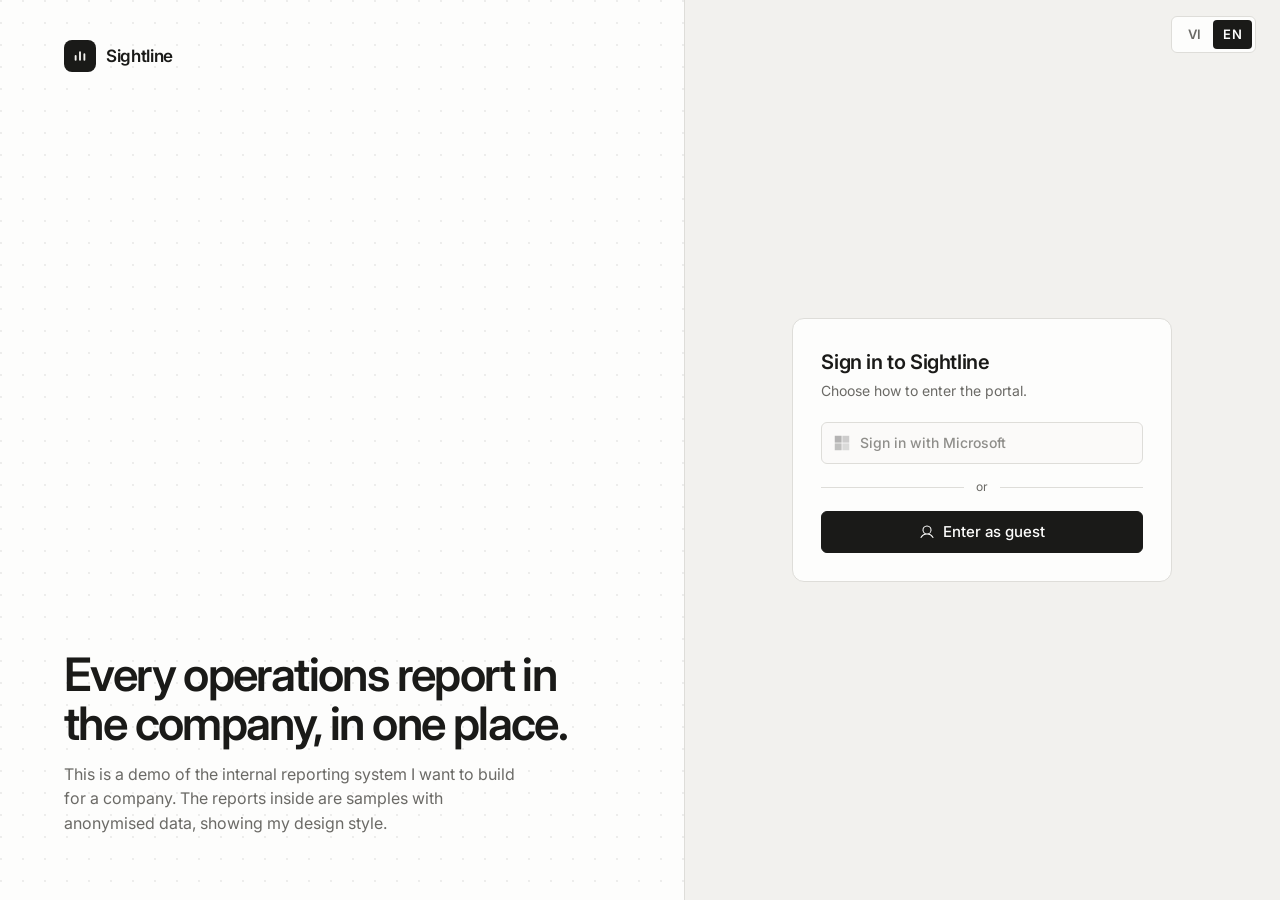
==== login.html @ f0977d53 "Turn the portfolio into Sightline, a demo internal reporting portal Add a guest login page, a compac" ====
<!DOCTYPE html>
<html lang="en">
<head>
  <meta charset="UTF-8">
  <meta name="viewport" content="width=device-width, initial-scale=1.0">
  <title>Sightline</title>
  <meta name="description" content="Sightline: a demo of an internal operations reporting portal">
  <link rel="icon" href="data:image/svg+xml,%3Csvg xmlns='http://www.w3.org/2000/svg' viewBox='0 0 32 32'%3E%3Crect width='32' height='32' rx='7' fill='%231a1a18'/%3E%3Cpath d='M9 22v-6m7 6V10m7 12v-9' stroke='%23f2f1ee' stroke-width='3' stroke-linecap='round'/%3E%3C/svg%3E">

  <link rel="preconnect" href="https://fonts.googleapis.com">
  <link rel="preconnect" href="https://fonts.gstatic.com" crossorigin>
  <link href="https://fonts.googleapis.com/css2?family=Inter:wght@400;500;600&display=swap" rel="stylesheet">

  <link rel="stylesheet" href="css/style.css">
</head>
<body data-page="login">

  <a class="skip" href="#signin">Skip to sign in</a>

  <!-- Nút ngôn ngữ chỉ có ở trang này; sau khi đăng nhập đổi ngôn ngữ trong menu người dùng -->
  <div class="login-lang">
    <div class="lang" role="group">
      <button type="button" data-lang="vi">VI</button>
      <button type="button" data-lang="en">EN</button>
    </div>
  </div>

  <main class="login">
    <!-- Bên trái: tên sản phẩm, tiêu đề và một đoạn giới thiệu -->
    <section class="login-intro">
      <div class="brand">
        <span class="brand-mark" aria-hidden="true">
          <svg viewBox="0 0 32 32"><path d="M9 22v-6m7 6V10m7 12v-9" fill="none" stroke="currentColor" stroke-width="3" stroke-linecap="round"/></svg>
        </span>
        <span class="brand-name">Sightline</span>
      </div>

      <div class="login-copy">
        <h1 class="login-title"></h1>
        <p class="login-text"></p>
      </div>
    </section>

    <!-- Bên phải: chọn cách vào -->
    <section class="login-card" id="signin">
      <h2 class="form-title"></h2>
      <p class="form-sub"></p>

      <!-- Tài khoản Microsoft: hiển thị nhưng khóa, chỉ có trong hệ thống thật -->
      <button type="button" class="sso" disabled aria-disabled="true">
        <svg class="ms-logo" viewBox="0 0 21 21" aria-hidden="true">
          <rect x="1" y="1" width="9" height="9" fill="#f25022"/><rect x="11" y="1" width="9" height="9" fill="#7fba00"/>
          <rect x="1" y="11" width="9" height="9" fill="#00a4ef"/><rect x="11" y="11" width="9" height="9" fill="#ffb900"/>
        </svg>
        <span class="sso-label"></span>
      </button>

      <div class="or"><span></span></div>

      <button type="button" class="btn btn-primary btn-wide guest-btn"></button>
    </section>
  </main>

  <script src="js/app.js"></script>
</body>
</html>
---- css/style.css ----
/* ============================================================
   Design tokens (xem design-tokens.md)
   Đổi ở đây là đổi toàn trang.
   ============================================================ */
:root {
  --bg:        #f2f1ee;   /* nền trang (canvas) */
  --surface:   #fdfdfc;   /* thanh trên, thẻ, nút */
  --surface-2: #fbfaf9;   /* vùng lõm: khung ảnh, cột trái */
  --ink:       #1a1a18;   /* chữ chính, nút chính */
  --muted:     #6b6a66;   /* chữ phụ */
  --line:      #deddd9;   /* mọi đường viền 1px */
  --line-strong: #c4c2bc; /* viền khi rê chuột */
  --accent:    #3b82f6;   /* màu nhấn duy nhất: focus, trang đang chọn */
  --pin:       #d49a00;   /* trạng thái đã ghim */
  --danger:    #b3261e;   /* lỗi nhập liệu */
  --danger-bg: #fdf3f2;

  --font: "Inter", system-ui, -apple-system, "Segoe UI", sans-serif;
  --radius: 10px;         /* thẻ, khung */
  --radius-sm: 6px;       /* nút, chip */
  --gutter: 24px;
  --topbar-h: 49px;       /* + 1px viền dưới = 50px */
  --chrome-h: calc(var(--topbar-h) + 1px);
  --pop-shadow: 0 8px 24px rgb(26 26 24 / .10);   /* bóng ấm, chỉ cho menu nổi */
}

/* ---------- Đặt lại mặc định ---------- */
*, *::before, *::after { box-sizing: border-box; }
html { -webkit-text-size-adjust: 100%; }
body {
  margin: 0;
  background: var(--bg);
  color: var(--ink);
  font-family: var(--font);
  font-size: 15px;
  line-height: 1.55;
  -webkit-font-smoothing: antialiased;
}
img { display: block; max-width: 100%; }
a { color: inherit; text-decoration: none; }
button { font: inherit; color: inherit; background: none; border: 0; cursor: pointer; }
button:disabled { cursor: default; }
:focus-visible { outline: 2px solid var(--accent); outline-offset: 2px; }
kbd {
  display: inline-block;
  min-width: 20px;
  padding: 1px 6px;
  border: 1px solid var(--line);
  border-bottom-width: 2px;
  border-radius: 4px;
  background: var(--surface);
  color: var(--muted);
  font: 500 12px/1.4 var(--font);
  text-align: center;
}

.skip {
  position: absolute;
  left: 8px;
  top: -48px;
  z-index: 30;
  padding: 8px 12px;
  background: var(--ink);
  color: var(--surface);
  border-radius: var(--radius-sm);
}
.skip:focus { top: 8px; }

/* Nút dùng chung: nút chính (nền đậm) và nút phụ (viền mảnh) */
.btn {
  display: inline-flex;
  align-items: center;
  justify-content: center;
  height: 34px;
  padding: 0 14px;
  border: 1px solid var(--line);
  border-radius: var(--radius-sm);
  background: var(--surface);
  font-size: 14px;
  font-weight: 500;
  white-space: nowrap;
  transition: border-color .15s, background .15s, transform .1s;
}
.btn:hover { border-color: var(--line-strong); background: var(--surface-2); }
.btn:active { transform: translateY(1px); }
.btn-primary { background: var(--ink); border-color: var(--ink); color: var(--surface); }
.btn-primary:hover { background: #000; border-color: #000; }
.btn:disabled { opacity: .7; transform: none; }

/* Nút ngôn ngữ: hai lựa chọn liền nhau, bên đang dùng được tô đậm */
.lang {
  display: flex;
  flex: 0 0 auto;
  height: 37px;
  padding: 3px;
  border: 1px solid var(--line);
  border-radius: var(--radius-sm);
  background: var(--surface);
}
.lang button {
  min-width: 38px;
  padding: 0 10px;
  border-radius: 4px;
  color: var(--muted);
  font-size: 13px;
  font-weight: 600;
  letter-spacing: .02em;
  transition: background .15s, color .15s;
}
.lang button:hover { color: var(--ink); }
.lang button[aria-pressed="true"] { background: var(--ink); color: var(--surface); }

/* ============================================================
   Thanh trên: [<] Tiêu đề ...... [Chuông][Người dùng][VI | EN]
   Dùng chung các trang trong cổng.
   ============================================================ */
.topbar {
  position: relative;
  z-index: 10;
  display: flex;
  align-items: center;
  gap: 8px;
  height: var(--chrome-h);
  padding: 0 15px 0 0;
  background: var(--surface);
  border-bottom: 1px solid var(--line);
}
.back {
  display: grid;
  place-items: center;
  flex: 0 0 auto;
  width: 28px;
  height: 28px;
  margin: 0 2px 0 16px;       /* cùng chỗ với biểu tượng Sightline ở trang chủ */
  border: 1px solid var(--line);
  border-radius: 7px;
  color: var(--ink);
  transition: background .15s, border-color .15s;
}
.back svg { width: 6px; height: 12px; }
.back:hover { background: var(--bg); border-color: var(--line-strong); }
.back[hidden] { display: none; }

.topbar-title {
  margin: 0 auto 0 0;
  min-width: 0;
  overflow: hidden;
  text-overflow: ellipsis;
  white-space: nowrap;
  font-size: 18px;
  font-weight: 500;
  line-height: 1.2;
  letter-spacing: -0.01em;
}
/* Trang xem: tên báo cáo mở danh sách chuyển nhanh */
.title-h { margin: 0; font-size: inherit; }
.title-btn {
  display: flex;
  align-items: center;
  gap: 6px;
  margin-left: -8px;
  padding: 4px 8px;
  border-radius: var(--radius-sm);
  transition: background .15s;
}
.title-btn:hover, .title-btn[aria-expanded="true"] { background: var(--bg); }
.title-btn .topbar-title { max-width: min(46vw, 520px); margin: 0; font-weight: 600; letter-spacing: -0.02em; }
.title-btn .caret { width: 14px; height: 14px; color: var(--muted); }
.switcher { min-width: 0; }
.switch-menu { left: 0; right: auto; width: 320px; padding: 6px; max-height: min(70dvh, 480px); overflow-y: auto; }
.sw-group { padding: 8px 10px 4px; color: var(--muted); font-size: 12px; font-weight: 500; }
.sw-item {
  display: flex;
  justify-content: space-between;
  gap: 12px;
  padding: 7px 10px;
  border-radius: var(--radius-sm);
  font-size: 14px;
  transition: background .15s;
}
.sw-item:hover { background: var(--bg); }
.sw-item[aria-current="true"] { background: var(--bg); font-weight: 600; box-shadow: inset 2px 0 0 var(--accent); }
.sw-item .n { color: var(--muted); font-weight: 400; }

/* Ô "Về báo cáo này" */
.info-menu { width: 360px; padding: 16px; }
.info-title { margin: 0 0 6px; font-size: 16px; font-weight: 600; letter-spacing: -0.01em; }
.info-summary { margin: 0 0 12px; color: #55544f; font-size: 14px; line-height: 1.6; text-wrap: pretty; }
.info-meta { margin: 0; border-top: 1px solid var(--line); }
.info-meta > div { display: flex; justify-content: space-between; padding: 7px 0; border-bottom: 1px solid var(--line); font-size: 13px; }
.info-meta dt { color: var(--muted); }
.info-meta dd { margin: 0; font-weight: 500; font-variant-numeric: tabular-nums; }
.info-h { margin: 14px 0 6px; font-size: 13px; font-weight: 600; color: var(--muted); }
.info-qs { margin: 0; padding-left: 18px; font-size: 14px; }
.info-qs li { margin-bottom: 4px; }

/* Trang chủ: biểu tượng + tên sản phẩm + mô tả ngắn */
.home-brand { display: flex; align-items: center; gap: 10px; margin-left: 16px; }
.home-brand .topbar-title { margin: 0; font-weight: 600; letter-spacing: -0.02em; }
.home-brand .brand-mark { width: 28px; height: 28px; border-radius: 7px; }
.home-brand .brand-mark svg { width: 18px; height: 18px; }
.topbar-tagline {
  margin: 0 auto 0 4px;
  padding-left: 14px;
  border-left: 1px solid var(--line);
  color: var(--muted);
  font-size: 14px;
  line-height: 1;
  white-space: nowrap;
}

/* Menu nổi (thông báo, người dùng) */
.pop { position: relative; flex: 0 0 auto; }
.pop-menu {
  position: absolute;
  right: 0;
  top: calc(100% + 8px);
  z-index: 20;
  padding: 14px;
  background: var(--surface);
  border: 1px solid var(--line);
  border-radius: var(--radius);
  box-shadow: var(--pop-shadow);
}
.pop-menu[hidden] { display: none; }

.icon-btn {
  position: relative;
  display: grid;
  place-items: center;
  width: 37px;
  height: 37px;
  border: 1px solid var(--line);
  border-radius: var(--radius-sm);
  background: var(--surface);
  transition: border-color .15s, background .15s;
}
.icon-btn:hover, .icon-btn[aria-expanded="true"] { border-color: var(--line-strong); background: var(--surface-2); }
.icon-btn svg { width: 16px; height: 16px; }
.badge {
  position: absolute;
  top: -6px;
  right: -6px;
  min-width: 17px;
  height: 17px;
  padding: 0 4px;
  border: 2px solid var(--surface);
  border-radius: 9px;
  box-sizing: content-box;
  background: var(--ink);
  color: var(--surface);
  font-size: 10px;
  font-weight: 600;
  line-height: 17px;
  text-align: center;
  font-variant-numeric: tabular-nums;
}
.badge[hidden] { display: none; }

.notif-menu { width: 330px; padding: 0; }
.notif-head { display: flex; align-items: center; justify-content: space-between; padding: 12px 14px; border-bottom: 1px solid var(--line); font-size: 14px; }
.notif-read { color: var(--muted); font-size: 13px; text-decoration: underline; text-underline-offset: 3px; }
.notif-read:hover:not(:disabled) { color: var(--ink); }
.notif-read:disabled { text-decoration: none; opacity: .6; }
.notif-list { margin: 0; padding: 4px; list-style: none; }
.notif-list a { display: block; padding: 8px 10px; border-radius: var(--radius-sm); font-size: 13px; line-height: 1.4; transition: background .15s; }
.notif-list a:hover { background: var(--bg); }
.notif-when { display: block; color: var(--muted); font-size: 12px; font-variant-numeric: tabular-nums; }
.notif-text b { font-weight: 600; }

/* Người dùng mẫu đã đăng nhập */
.user-btn {
  display: flex;
  align-items: center;
  gap: 10px;
  height: 37px;
  padding: 0 12px 0 4px;
  border: 1px solid var(--line);
  border-radius: var(--radius-sm);
  background: var(--surface);
  text-align: left;
  transition: background .15s, border-color .15s;
}
.user-btn:hover, .user-btn[aria-expanded="true"] { border-color: var(--line-strong); background: var(--surface-2); }
.avatar {
  display: grid;
  place-items: center;
  flex: 0 0 auto;
  width: 27px;
  height: 27px;
  border-radius: 5px;
  background: var(--ink);
  color: var(--surface);
  font-size: 12px;
  font-weight: 600;
}
.user-text { display: flex; flex-direction: column; width: 104px; line-height: 1.2; }
.user-name, .user-role { overflow: hidden; text-overflow: ellipsis; white-space: nowrap; }
.user-name { font-size: 13px; font-weight: 500; }
.user-role { color: var(--muted); font-size: 12px; }

.user-menu { width: 264px; }
.menu-id { display: flex; align-items: center; gap: 10px; }
.menu-id .avatar { width: 36px; height: 36px; font-size: 13px; }
.menu-id b { display: block; font-size: 14px; font-weight: 600; line-height: 1.3; }
.menu-id span:not(.avatar) { color: var(--muted); font-size: 13px; }
.menu-row { display: flex; align-items: center; justify-content: space-between; gap: 12px; margin-top: 12px; }
.menu-lbl { display: flex; align-items: center; gap: 8px; color: var(--muted); font-size: 13px; }
.menu-row .lang { height: 30px; padding: 2px; }
.menu-row .lang button { min-width: 34px; padding: 0 8px; font-size: 12px; }
.menu-sep { height: 1px; margin: 10px -14px; background: var(--line); }
.menu-item {
  display: flex;
  align-items: center;
  gap: 10px;
  width: calc(100% + 16px);
  height: 34px;
  margin: 0 -8px;
  padding: 0 8px;
  border-radius: var(--radius-sm);
  font-size: 14px;
  text-align: left;
  transition: background .15s;
}
.menu-item:hover { background: var(--bg); }
.menu-item .ico { color: var(--muted); }
.ico { width: 16px; height: 16px; flex: 0 0 auto; }

/* ============================================================
   Trang đăng nhập: vừa một màn hình, không cuộn
   ============================================================ */
body[data-page="login"] { height: 100dvh; overflow: hidden; }
.login-lang { position: absolute; top: 16px; right: 24px; z-index: 5; }
.login { display: grid; grid-template-columns: minmax(0, 1.15fr) minmax(0, 1fr); height: 100dvh; }

.login-intro {
  display: flex;
  flex-direction: column;
  justify-content: space-between;
  gap: 24px;
  min-height: 0;
  padding: 40px 64px 64px;
  background:
    radial-gradient(circle at 1px 1px, rgb(26 26 24 / .07) 1px, transparent 0) 0 0 / 22px 22px,
    var(--surface);
  border-right: 1px solid var(--line);
}
.login-intro > * { max-width: 560px; }
.brand { display: flex; align-items: center; gap: 10px; font-weight: 600; font-size: 17px; letter-spacing: -0.02em; }
.brand-mark { display: grid; place-items: center; width: 32px; height: 32px; border-radius: 8px; background: var(--ink); color: var(--bg); }
.brand-mark svg { width: 20px; height: 20px; }
.login-title { margin: 0 0 14px; font-size: clamp(32px, 3.6vw, 48px); font-weight: 600; letter-spacing: -0.035em; line-height: 1.06; text-wrap: balance; }
.login-text { margin: 0; max-width: 46ch; color: var(--muted); font-size: 16px; text-wrap: pretty; }

.login-card {
  align-self: center;
  justify-self: center;
  width: min(380px, calc(100% - 48px));
  padding: 28px;
  background: var(--surface);
  border: 1px solid var(--line);
  border-radius: 12px;
}
.form-title { margin: 0; font-size: 20px; font-weight: 600; letter-spacing: -0.02em; }
.form-sub { margin: 2px 0 20px; color: var(--muted); font-size: 14px; }

/* Nút Microsoft: nhìn rõ nhưng mờ đi, vì chỉ có trong hệ thống thật */
.sso {
  display: flex;
  align-items: center;
  gap: 10px;
  width: 100%;
  height: 42px;
  padding: 0 12px;
  border: 1px solid var(--line);
  border-radius: var(--radius-sm);
  background: var(--surface-2);
  color: var(--muted);
  font-size: 14px;
  font-weight: 500;
  text-align: left;
  cursor: not-allowed;
}
.sso .ms-logo { width: 16px; height: 16px; flex: 0 0 auto; filter: grayscale(1); opacity: .5; }
.sso-label { flex: 1; min-width: 0; overflow: hidden; text-overflow: ellipsis; white-space: nowrap; opacity: .75; }

.or { display: flex; align-items: center; gap: 12px; margin: 14px 0; color: var(--muted); font-size: 12px; }
.or::before, .or::after { content: ""; flex: 1; height: 1px; background: var(--line); }
.btn-wide { width: 100%; height: 42px; gap: 8px; font-size: 15px; }

/* ============================================================
   Trang chủ: cột trái + vùng nội dung
   ============================================================ */
.portal {
  display: grid;
  grid-template-columns: 240px 1fr;
  min-height: calc(100dvh - var(--chrome-h));
}

/* Cột trái: tìm kiếm + bộ lọc */
.side {
  position: sticky;
  top: 0;
  align-self: start;
  height: calc(100dvh - var(--chrome-h));
  display: flex;
  flex-direction: column;
  gap: 12px;
  padding: 16px;
  background: var(--surface-2);
  border-right: 1px solid var(--line);
}
.search {
  display: flex;
  align-items: center;
  gap: 8px;
  height: 34px;
  padding: 0 8px 0 10px;
  background: var(--surface);
  border: 1px solid var(--line);
  border-radius: var(--radius-sm);
  color: var(--muted);
}
.search:focus-within { border-color: var(--accent); }
.search:focus-within kbd { display: none; }
.search svg { width: 14px; height: 14px; flex: 0 0 auto; }
.search input {
  width: 100%;
  min-width: 0;
  border: 0;
  outline: 0;
  background: none;
  color: var(--ink);
  font: inherit;
  font-size: 14px;
}
.search input::-webkit-search-cancel-button { display: none; }
.nav-list { display: flex; flex-direction: column; gap: 2px; min-height: 0; overflow-y: auto; }
.nav-item {
  display: flex;
  align-items: center;
  gap: 10px;
  height: 34px;
  padding: 0 10px;
  border-radius: var(--radius-sm);
  font-size: 14px;
  text-align: left;
  color: var(--muted);
  transition: background .15s, color .15s;
}
.nav-item:hover { background: var(--bg); color: var(--ink); }
.nav-item .nav-name { flex: 1; min-width: 0; }
.nav-item[aria-current="true"] {
  background: var(--surface);
  box-shadow: inset 0 0 0 1px var(--line);
  color: var(--ink);
  font-weight: 500;
}
.nav-item[aria-current="true"] .ico { color: var(--accent); }
.n { font-size: 12px; font-variant-numeric: tabular-nums; }
.nav-label { margin: 14px 10px 4px; font-size: 12px; font-weight: 500; color: var(--muted); }
.nav-label:first-child { margin-top: 2px; }

/* Báo cáo của từng phòng ban, mở thẳng từ cột trái */
.nav-reports { margin: 0 0 6px 17px; padding-left: 12px; border-left: 1px solid var(--line); }
.nav-reports a {
  display: block;
  padding: 4px 8px;
  border-radius: var(--radius-sm);
  overflow: hidden;
  text-overflow: ellipsis;
  white-space: nowrap;
  color: var(--muted);
  font-size: 13px;
  transition: background .15s, color .15s;
}
.nav-reports a:hover { background: var(--bg); color: var(--ink); }
.request-btn { margin-top: auto; width: 100%; gap: 8px; }

.content { padding: 20px; min-width: 0; }

/* Tiếp tục xem: một hàng gọn */
.panel {
  margin-bottom: 20px;
  padding: 10px 12px;
  background: var(--surface);
  border: 1px solid var(--line);
  border-radius: var(--radius);
}
.resume {
  display: flex;
  align-items: center;
  gap: 12px;
  padding: 4px;
  margin: -4px;
  border-radius: var(--radius-sm);
  transition: background .15s;
}
.resume:hover { background: var(--surface-2); }
.resume img {
  flex: 0 0 auto;
  width: 84px;
  aspect-ratio: 16 / 10;
  object-fit: cover;
  object-position: left top;
  border: 1px solid var(--line);
  border-radius: var(--radius-sm);
}
.resume-text { display: flex; flex-direction: column; min-width: 0; line-height: 1.35; }
.resume-label { color: var(--muted); font-size: 12px; }
.resume-text b { font-size: 15px; font-weight: 600; letter-spacing: -0.01em; }
.resume-text > span:last-child { color: var(--muted); font-size: 13px; }
.resume .btn { margin-left: auto; }

/* Thanh công cụ: số lượng + sắp xếp */
.toolbar {
  display: flex;
  align-items: center;
  justify-content: space-between;
  gap: 12px;
  margin-bottom: 12px;
  min-height: 30px;
}
.count { color: var(--muted); font-size: 13px; font-variant-numeric: tabular-nums; }
.sort { display: flex; align-items: center; gap: 8px; color: var(--muted); font-size: 13px; }
.sort select {
  height: 30px;
  padding: 0 8px;
  border: 1px solid var(--line);
  border-radius: var(--radius-sm);
  background: var(--surface);
  color: var(--ink);
  font: inherit;
  font-size: 13px;
}

/* Lưới thẻ: mô tả hiện đầy đủ, không bị cắt */
.grid {
  display: grid;
  grid-template-columns: repeat(auto-fill, minmax(250px, 1fr));
  gap: 16px;
}
.card {
  position: relative;
  display: flex;
  background: var(--surface);
  border: 1px solid var(--line);
  border-radius: var(--radius);
  overflow: hidden;
  transition: border-color .15s;
}
.card:hover { border-color: var(--line-strong); }
.card-link { display: flex; flex-direction: column; flex: 1; min-width: 0; }
.card-frame {
  aspect-ratio: 16 / 10;
  overflow: hidden;
  border-bottom: 1px solid var(--line);
  background: var(--surface-2);
}
.card-frame img { width: 100%; height: 100%; object-fit: cover; object-position: left top; }
.card-body { flex: 1; display: flex; flex-direction: column; padding: 12px 14px 14px; }
.card-meta {
  display: flex;
  justify-content: space-between;
  gap: 8px;
  margin-bottom: 4px;
  font-size: 12px;
  font-weight: 500;
  color: var(--muted);
  font-variant-numeric: tabular-nums;
}
.card h2 { margin: 0 0 6px; font-size: 16px; font-weight: 600; letter-spacing: -0.01em; line-height: 1.3; }
.card p { margin: 0; color: #55544f; font-size: 14px; line-height: 1.55; text-wrap: pretty; }
/* Ngôi sao ghim, nổi lên góc phải khung ảnh */
.pin {
  position: absolute;
  top: 8px;
  right: 8px;
  display: grid;
  place-items: center;
  width: 28px;
  height: 28px;
  border: 1px solid var(--line);
  border-radius: var(--radius-sm);
  background: var(--surface);
  color: var(--muted);
  transition: color .15s, border-color .15s, transform .1s;
}
.pin svg { width: 16px; height: 16px; }
.pin:hover { color: var(--ink); border-color: var(--line-strong); }
.pin:active { transform: scale(.95); }
.pin[aria-pressed="true"] { color: var(--pin); }

.empty { margin: 48px 0; text-align: center; color: var(--muted); }
.empty[hidden] { display: none; }

/* ============================================================
   Hộp thoại (về bản demo, yêu cầu báo cáo) và form
   ============================================================ */
dialog.dlg {
  width: min(560px, calc(100vw - 32px));
  max-height: min(680px, calc(100dvh - 48px));
  padding: 20px 24px 24px;
  border: 1px solid var(--line);
  border-radius: var(--radius);
  background: var(--surface);
  color: var(--ink);
  overflow-y: auto;
  box-shadow: var(--pop-shadow);
}
dialog.dlg::backdrop { background: rgb(26 26 24 / .4); }
.dlg-head { display: flex; justify-content: space-between; align-items: center; margin-bottom: 8px; }
.dlg-head h2 { margin: 0; font-size: 18px; font-weight: 600; letter-spacing: -0.01em; }
.dlg-x { width: 28px; height: 28px; border-radius: var(--radius-sm); font-size: 20px; line-height: 1; color: var(--muted); }
.dlg-x:hover { background: var(--bg); color: var(--ink); }
.dlg-intro { margin: 0 0 4px; color: var(--muted); text-wrap: pretty; }
dialog.dlg h3 { margin: 20px 0 8px; font-size: 13px; font-weight: 600; color: var(--muted); }
dialog.dlg ul { margin: 0; padding-left: 18px; }
dialog.dlg li { margin-bottom: 4px; }
.keys { display: grid; grid-template-columns: 110px 1fr; gap: 8px 12px; margin: 0; align-items: center; }
.keys dt { white-space: nowrap; }
.keys dd, .glossary dd { margin: 0; }
.glossary { margin: 0; }
.glossary dt { margin-top: 12px; font-weight: 500; }
.glossary dt:first-child { margin-top: 0; }
.glossary dd { color: var(--muted); font-size: 14px; }

.field { display: block; margin-top: 14px; font-size: 13px; font-weight: 500; }
.field input, .field select, .field textarea {
  display: block;
  width: 100%;
  margin-top: 6px;
  padding: 8px 10px;
  border: 1px solid var(--line);
  border-radius: var(--radius-sm);
  background: var(--surface);
  color: var(--ink);
  font: inherit;
  font-size: 14px;
  font-weight: 400;
}
.field textarea { resize: vertical; }
.field input:focus, .field select:focus, .field textarea:focus { outline: 0; border-color: var(--accent); }
.field input[aria-invalid="true"] { border-color: var(--danger); }
.field-err { display: block; margin-top: 4px; color: var(--danger); font-size: 12px; font-weight: 400; }
.field-err[hidden] { display: none; }
.dlg-actions { display: flex; justify-content: flex-end; gap: 8px; margin-top: 20px; }

/* ============================================================
   Trang xem báo cáo: không cuộn. Ảnh chiếm hết chỗ, thanh trang ở dưới cùng
   ============================================================ */
body[data-page="viewer"] {
  height: 100dvh;
  overflow: hidden;
  display: flex;
  flex-direction: column;
}
.viewer {
  flex: 1;
  min-height: 0;
  display: flex;
  flex-direction: column;
  gap: 10px;
  padding: 12px var(--gutter) 14px;
  --thumb-w: 112px;
  --thumb-h: calc(var(--thumb-w) * 10 / 16);   /* tỷ lệ 16:10 */
}

.stage {
  position: relative;
  flex: 1;
  min-height: 0;
  border: 1px solid var(--line);
  border-radius: var(--radius);
  background: var(--surface);
  overflow: hidden;
}
.stage img {
  position: absolute;
  inset: 0;
  width: 100%;
  height: 100%;
  object-fit: contain;     /* hiện trọn trang, giữ nguyên tỷ lệ gốc */
  transform-origin: center;
  user-select: none;
}
.stage.is-zoomed { cursor: grab; }
.stage.is-dragging { cursor: grabbing; }
.stage.is-zoomed .nav { display: none; }   /* khi phóng thì kéo để dịch, không lật trang bằng mép */
.nav {
  position: absolute;
  top: 0; bottom: 0;
  width: 14%;
  display: flex;
  align-items: center;
  color: transparent;
}
.nav.prev { left: 0;  justify-content: flex-start; }
.nav.next { right: 0; justify-content: flex-end; }
.nav span {
  margin: 0 16px;
  width: 36px; height: 36px;
  border-radius: 50%;
  background: var(--surface);
  border: 1px solid var(--line);
  color: var(--ink);
  display: grid; place-items: center;
  font-size: 18px;
  opacity: 0;
  transition: opacity .2s;
}
.stage:hover .nav:not([disabled]) span,
.nav:focus-visible span { opacity: 1; }
.nav[disabled] { cursor: default; }

/* Nút ở góc ảnh: chia sẻ, tải về, toàn màn hình */
.stage-tools { position: absolute; top: 10px; right: 10px; z-index: 2; display: flex; gap: 6px; }
.tool {
  display: grid;
  place-items: center;
  width: 34px;
  height: 34px;
  border: 1px solid var(--line);
  border-radius: var(--radius-sm);
  background: var(--surface);
  color: var(--muted);
  transition: color .15s, border-color .15s, background .15s, transform .1s;
}
.tool svg { width: 16px; height: 16px; }
.tool:hover { color: var(--ink); border-color: var(--line-strong); background: var(--surface-2); }
.tool:active { transform: scale(.95); }
.tool:disabled { opacity: .45; cursor: default; transform: none; }

/* Phóng to: nằm góc dưới phải của ảnh */
.zoom { position: absolute; right: 10px; bottom: 10px; z-index: 2; display: flex; align-items: center; gap: 4px; }
.zoom-val {
  min-width: 52px;
  height: 34px;
  padding: 0 8px;
  border: 1px solid var(--line);
  border-radius: var(--radius-sm);
  background: var(--surface);
  color: var(--muted);
  font-size: 13px;
  font-weight: 500;
  font-variant-numeric: tabular-nums;
  transition: color .15s, border-color .15s;
}
.zoom-val:hover { color: var(--ink); border-color: var(--line-strong); }

/* Thanh trang có nền riêng: ảnh nhỏ cuộn ngang bên trái, bộ đếm bên phải, cùng một hàng */
.pager {
  display: flex;
  align-items: flex-start;
  gap: 12px;
  flex: 0 0 auto;
  padding: 8px 8px 0 8px;
  background: var(--surface);
  border: 1px solid var(--line);
  border-radius: var(--radius);
}
.strip {
  display: flex;
  gap: 8px;
  flex: 1 1 auto;
  min-width: 0;
  overflow-x: auto;
  overflow-y: hidden;
  padding-bottom: 10px;
  scrollbar-width: thin;
  scrollbar-color: var(--line-strong) transparent;
}
.strip button {
  position: relative;
  flex: 0 0 auto;
  width: var(--thumb-w);
  height: var(--thumb-h);
  padding: 0;
  border: 2px solid var(--line);
  border-radius: 6px;
  overflow: hidden;
  background: var(--surface-2);
  opacity: .65;
  transition: opacity .15s, border-color .15s;
}
.strip button:hover { opacity: 1; }
.strip button[aria-current="true"] { border-color: var(--accent); opacity: 1; }
.strip img { width: 100%; height: 100%; object-fit: cover; object-position: left top; }
.thumb-n {
  position: absolute;
  left: 3px;
  bottom: 3px;
  min-width: 18px;
  padding: 0 4px;
  border-radius: 3px;
  background: var(--ink);
  color: var(--surface);
  font-size: 11px;
  font-weight: 600;
  line-height: 17px;
  text-align: center;
  font-variant-numeric: tabular-nums;
}
.counter {
  flex: 0 0 auto;
  width: 88px;
  height: var(--thumb-h);
  padding-left: 12px;
  display: flex;
  flex-direction: column;
  align-items: center;
  justify-content: center;
  border-left: 1px solid var(--line);
}
.counter-label { color: var(--muted); font-size: 12px; line-height: 1.3; }
.counter-num { font-size: 18px; font-weight: 600; letter-spacing: -0.02em; line-height: 1.3; font-variant-numeric: tabular-nums; white-space: nowrap; }

.toast {
  position: fixed;
  left: 50%;
  bottom: 28px;
  z-index: 40;
  transform: translateX(-50%);
  padding: 8px 14px;
  border-radius: var(--radius-sm);
  background: var(--ink);
  color: var(--surface);
  font-size: 13px;
  font-weight: 500;
}
.toast[hidden] { display: none; }

/* ============================================================
   Điện thoại
   ============================================================ */
@media (max-width: 900px) {
  .user-text { display: none; }
  .user-btn { padding-right: 4px; }
  .topbar-tagline { display: none; }
  .login { grid-template-columns: 1fr; grid-template-rows: auto 1fr; }
  .login-intro { padding: 64px 24px 24px; border-right: 0; border-bottom: 1px solid var(--line); gap: 16px; }
  .login-card { padding: 24px; }
  .switch-menu, .info-menu { position: fixed; left: 12px; right: 12px; top: calc(var(--chrome-h) + 6px); width: auto; }
}
@media (max-width: 720px) {
  :root { --gutter: 16px; }
  .portal { grid-template-columns: 1fr; }
  .side { position: static; height: auto; border-right: 0; border-bottom: 1px solid var(--line); }
  .nav-list { flex-direction: row; flex-wrap: wrap; gap: 6px; overflow: visible; }
  .nav-item { border: 1px solid var(--line); background: var(--surface); }
  .nav-item .nav-name { flex: none; }
  .nav-label, .nav-reports, .search kbd, .sort-label { display: none; }
  .request-btn { margin-top: 0; }
  .content { padding: 16px; }
  .resume .btn { display: none; }
  .grid { grid-template-columns: 1fr; }
  .nav span { opacity: 1; width: 32px; height: 32px; margin: 0 8px; }
  .topbar { gap: 6px; }
  .home-brand { margin-left: 16px; }
  .notif-menu { position: fixed; left: 12px; right: 12px; top: calc(var(--chrome-h) + 6px); width: auto; }
  .keys { grid-template-columns: 90px 1fr; }
  .viewer { --thumb-w: 92px; padding: 10px var(--gutter) 12px; }
  .counter { width: 68px; padding-left: 8px; }
  .stage-tools { top: 8px; right: 8px; gap: 4px; }
  .zoom { right: 8px; bottom: 8px; }
  .tool { width: 32px; height: 32px; }
  .login-title { font-size: 26px; }
  .login-text { font-size: 14px; }
}

@media (prefers-reduced-motion: reduce) {
  * { transition: none !important; }
}
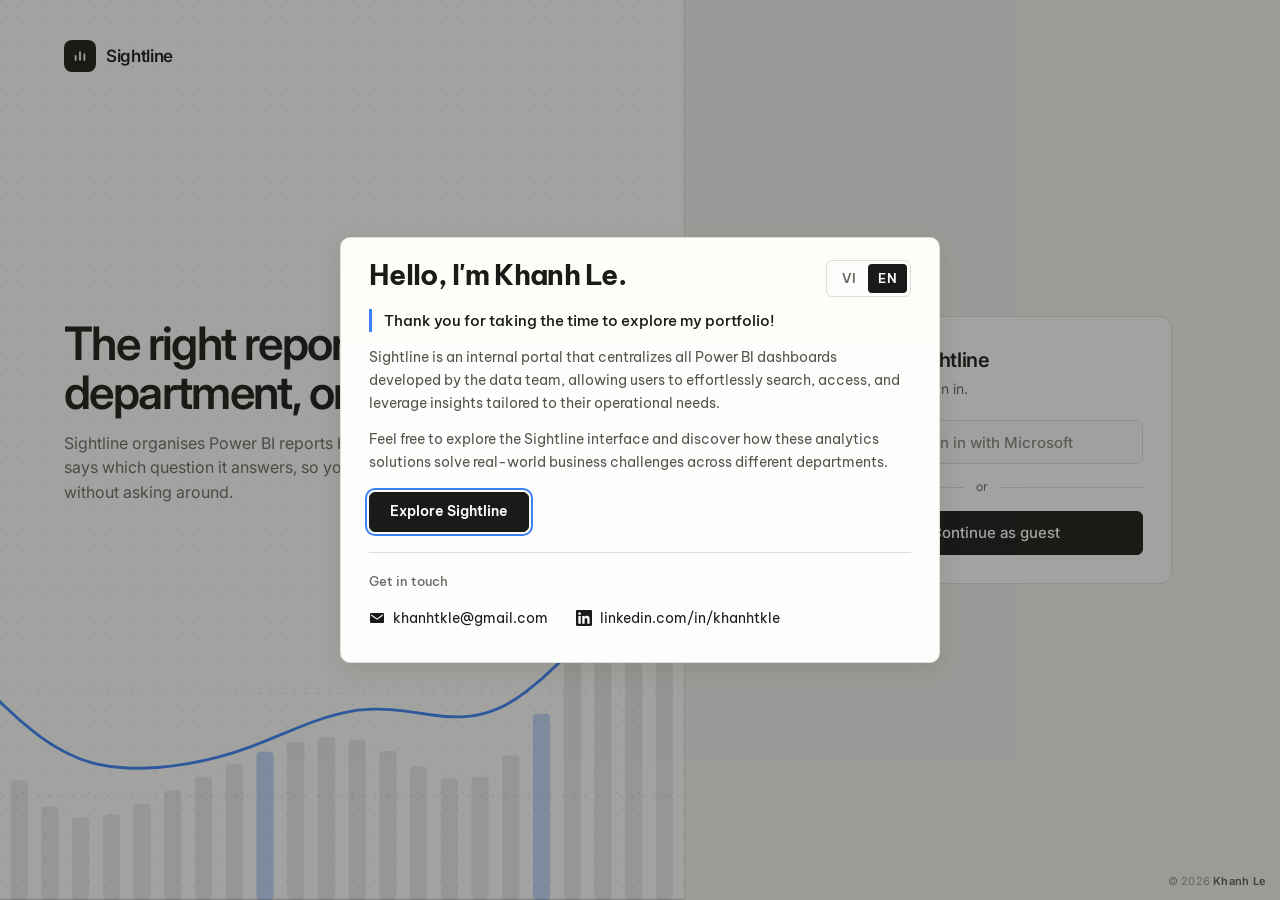
==== commit e739f8e2: "Add welcome flow, guest name, contact info and viewer polish - Login: locked welcome dialog (shown o" ====
--- a/login.html
+++ b/login.html
@@ -3,13 +3,21 @@
 <head>
   <meta charset="UTF-8">
   <meta name="viewport" content="width=device-width, initial-scale=1.0">
+  <meta property="og:title" content="Sightline">
+  <meta property="og:description" content="Sightline: an internal operations reporting portal">
+  <meta property="og:type" content="website">
+  <meta name="theme-color" content="#f2f1ee">
+  <meta name="color-scheme" content="light">
   <title>Sightline</title>
-  <meta name="description" content="Sightline: a demo of an internal operations reporting portal">
+  <meta name="robots" content="noindex, nofollow">
+  <meta name="author" content="Khanh Le">
+  <meta name="copyright" content="© 2026 Khanh Le">
+  <meta name="description" content="Sightline: an internal operations reporting portal">
   <link rel="icon" href="data:image/svg+xml,%3Csvg xmlns='http://www.w3.org/2000/svg' viewBox='0 0 32 32'%3E%3Crect width='32' height='32' rx='7' fill='%231a1a18'/%3E%3Cpath d='M9 22v-6m7 6V10m7 12v-9' stroke='%23f2f1ee' stroke-width='3' stroke-linecap='round'/%3E%3C/svg%3E">
 
   <link rel="preconnect" href="https://fonts.googleapis.com">
   <link rel="preconnect" href="https://fonts.gstatic.com" crossorigin>
-  <link href="https://fonts.googleapis.com/css2?family=Inter:wght@400;500;600&display=swap" rel="stylesheet">
+  <link href="https://fonts.googleapis.com/css2?family=Inter:wght@400;500;600&family=Be+Vietnam+Pro:wght@500;600;700&display=swap" rel="stylesheet">
 
   <link rel="stylesheet" href="css/style.css">
 </head>
@@ -17,28 +25,22 @@
 
   <a class="skip" href="#signin">Skip to sign in</a>
 
-  <!-- Nút ngôn ngữ chỉ có ở trang này; sau khi đăng nhập đổi ngôn ngữ trong menu người dùng -->
-  <div class="login-lang">
-    <div class="lang" role="group">
-      <button type="button" data-lang="vi">VI</button>
-      <button type="button" data-lang="en">EN</button>
-    </div>
-  </div>
-
   <main class="login">
-    <!-- Bên trái: tên sản phẩm, tiêu đề và một đoạn giới thiệu -->
+    <!-- Bên trái: tên sản phẩm, tiêu đề, đoạn giới thiệu; phía dưới là hình động trừu tượng -->
     <section class="login-intro">
       <div class="brand">
         <span class="brand-mark" aria-hidden="true">
           <svg viewBox="0 0 32 32"><path d="M9 22v-6m7 6V10m7 12v-9" fill="none" stroke="currentColor" stroke-width="3" stroke-linecap="round"/></svg>
         </span>
-        <span class="brand-name">Sightline</span>
+        <span class="brand-name" translate="no">Sightline</span>
       </div>
 
       <div class="login-copy">
         <h1 class="login-title"></h1>
         <p class="login-text"></p>
       </div>
+
+      <div class="login-art" aria-hidden="true"></div>
     </section>
 
     <!-- Bên phải: chọn cách vào -->
@@ -47,7 +49,7 @@
       <p class="form-sub"></p>
 
       <!-- Tài khoản Microsoft: hiển thị nhưng khóa, chỉ có trong hệ thống thật -->
-      <button type="button" class="sso" disabled aria-disabled="true">
+      <button type="button" class="auth-btn sso" disabled aria-disabled="true">
         <svg class="ms-logo" viewBox="0 0 21 21" aria-hidden="true">
           <rect x="1" y="1" width="9" height="9" fill="#f25022"/><rect x="11" y="1" width="9" height="9" fill="#7fba00"/>
           <rect x="1" y="11" width="9" height="9" fill="#00a4ef"/><rect x="11" y="11" width="9" height="9" fill="#ffb900"/>
@@ -57,10 +59,16 @@
 
       <div class="or"><span></span></div>
 
-      <button type="button" class="btn btn-primary btn-wide guest-btn"></button>
+      <button type="button" class="auth-btn guest-btn"></button>
+
+
     </section>
   </main>
 
+  <script src="js/config.js"></script>
+  <script src="js/tracker.js"></script>
+  <script src="js/guard.js"></script>
   <script src="js/app.js"></script>
+  <div class="watermark" aria-hidden="true">© 2026 <b>Khanh Le</b></div>
 </body>
 </html>
--- a/css/style.css
+++ b/css/style.css
@@ -10,8 +10,8 @@
   --muted:     #6b6a66;   /* chữ phụ */
   --line:      #deddd9;   /* mọi đường viền 1px */
   --line-strong: #c4c2bc; /* viền khi rê chuột */
-  --accent:    #3b82f6;   /* màu nhấn duy nhất: focus, trang đang chọn */
-  --pin:       #d49a00;   /* trạng thái đã ghim */
+  --accent:    #3b82f6;   /* màu nhấn duy nhất: focus, trang đang chọn, trang đã lưu */
+  --star:      #c98a00;   /* ngôi sao đã đánh dấu */
   --danger:    #b3261e;   /* lỗi nhập liệu */
   --danger-bg: #fdf3f2;
 
@@ -21,6 +21,7 @@
   --gutter: 24px;
   --topbar-h: 49px;       /* + 1px viền dưới = 50px */
   --chrome-h: calc(var(--topbar-h) + 1px);
+  --ctl: 37px;            /* cỡ chung của nút trên thanh trên: chuông, avatar, tìm nhanh, công cụ */
   --pop-shadow: 0 8px 24px rgb(26 26 24 / .10);   /* bóng ấm, chỉ cho menu nổi */
 }
 
@@ -53,6 +54,7 @@
   font: 500 12px/1.4 var(--font);
   text-align: center;
 }
+.ico { width: 16px; height: 16px; flex: 0 0 auto; }
 
 .skip {
   position: absolute;
@@ -91,7 +93,7 @@
 .lang {
   display: flex;
   flex: 0 0 auto;
-  height: 37px;
+  height: var(--ctl);
   padding: 3px;
   border: 1px solid var(--line);
   border-radius: var(--radius-sm);
@@ -111,8 +113,8 @@
 .lang button[aria-pressed="true"] { background: var(--ink); color: var(--surface); }
 
 /* ============================================================
-   Thanh trên: [<] Tiêu đề ...... [Chuông][Người dùng][VI | EN]
-   Dùng chung các trang trong cổng.
+   Thanh trên dùng chung. Trang chủ: [Sightline | mô tả] ...... [tìm nhanh][chuông][avatar]
+   Trang xem: chia ba vùng, xem phần "Trang xem báo cáo".
    ============================================================ */
 .topbar {
   position: relative;
@@ -125,80 +127,43 @@
   background: var(--surface);
   border-bottom: 1px solid var(--line);
 }
+.brand { display: flex; align-items: center; gap: 10px; font-weight: 600; font-size: 17px; letter-spacing: -0.02em; }
+.brand-mark { display: grid; place-items: center; width: 32px; height: 32px; border-radius: 8px; background: var(--ink); color: var(--bg); }
+.brand-mark svg { width: 20px; height: 20px; }
+.home-brand { margin-left: 16px; }
+.home-brand .topbar-title { margin: 0; font-weight: 600; letter-spacing: -0.02em; }
+.home-brand .brand-mark { width: 28px; height: 28px; border-radius: 7px; }
+.home-brand .brand-mark svg { width: 18px; height: 18px; }
+
+/* Nút "về" của trang xem: cùng khuôn với các nút vuông khác ở thanh trên, chỉ có mũi tên gập (không có thân) */
 .back {
   display: grid;
   place-items: center;
   flex: 0 0 auto;
-  width: 28px;
-  height: 28px;
-  margin: 0 2px 0 16px;       /* cùng chỗ với biểu tượng Sightline ở trang chủ */
-  border: 1px solid var(--line);
-  border-radius: 7px;
+  width: var(--ctl);
+  height: var(--ctl);
+  margin: 0 4px 0 14px;
+  border: 1px solid var(--line);
+  border-radius: var(--radius-sm);
+  background: var(--surface);
   color: var(--ink);
-  transition: background .15s, border-color .15s;
-}
-.back svg { width: 6px; height: 12px; }
-.back:hover { background: var(--bg); border-color: var(--line-strong); }
-.back[hidden] { display: none; }
+  transition: border-color .15s, background .15s, transform .1s;
+}
+.back svg { width: 16px; height: 16px; }
+.back:hover { border-color: var(--line-strong); background: var(--surface-2); }
+.back:active { transform: scale(.96); }
 
 .topbar-title {
-  margin: 0 auto 0 0;
+  margin: 0;
   min-width: 0;
   overflow: hidden;
   text-overflow: ellipsis;
   white-space: nowrap;
   font-size: 18px;
-  font-weight: 500;
+  font-weight: 600;
   line-height: 1.2;
-  letter-spacing: -0.01em;
-}
-/* Trang xem: tên báo cáo mở danh sách chuyển nhanh */
-.title-h { margin: 0; font-size: inherit; }
-.title-btn {
-  display: flex;
-  align-items: center;
-  gap: 6px;
-  margin-left: -8px;
-  padding: 4px 8px;
-  border-radius: var(--radius-sm);
-  transition: background .15s;
-}
-.title-btn:hover, .title-btn[aria-expanded="true"] { background: var(--bg); }
-.title-btn .topbar-title { max-width: min(46vw, 520px); margin: 0; font-weight: 600; letter-spacing: -0.02em; }
-.title-btn .caret { width: 14px; height: 14px; color: var(--muted); }
-.switcher { min-width: 0; }
-.switch-menu { left: 0; right: auto; width: 320px; padding: 6px; max-height: min(70dvh, 480px); overflow-y: auto; }
-.sw-group { padding: 8px 10px 4px; color: var(--muted); font-size: 12px; font-weight: 500; }
-.sw-item {
-  display: flex;
-  justify-content: space-between;
-  gap: 12px;
-  padding: 7px 10px;
-  border-radius: var(--radius-sm);
-  font-size: 14px;
-  transition: background .15s;
-}
-.sw-item:hover { background: var(--bg); }
-.sw-item[aria-current="true"] { background: var(--bg); font-weight: 600; box-shadow: inset 2px 0 0 var(--accent); }
-.sw-item .n { color: var(--muted); font-weight: 400; }
-
-/* Ô "Về báo cáo này" */
-.info-menu { width: 360px; padding: 16px; }
-.info-title { margin: 0 0 6px; font-size: 16px; font-weight: 600; letter-spacing: -0.01em; }
-.info-summary { margin: 0 0 12px; color: #55544f; font-size: 14px; line-height: 1.6; text-wrap: pretty; }
-.info-meta { margin: 0; border-top: 1px solid var(--line); }
-.info-meta > div { display: flex; justify-content: space-between; padding: 7px 0; border-bottom: 1px solid var(--line); font-size: 13px; }
-.info-meta dt { color: var(--muted); }
-.info-meta dd { margin: 0; font-weight: 500; font-variant-numeric: tabular-nums; }
-.info-h { margin: 14px 0 6px; font-size: 13px; font-weight: 600; color: var(--muted); }
-.info-qs { margin: 0; padding-left: 18px; font-size: 14px; }
-.info-qs li { margin-bottom: 4px; }
-
-/* Trang chủ: biểu tượng + tên sản phẩm + mô tả ngắn */
-.home-brand { display: flex; align-items: center; gap: 10px; margin-left: 16px; }
-.home-brand .topbar-title { margin: 0; font-weight: 600; letter-spacing: -0.02em; }
-.home-brand .brand-mark { width: 28px; height: 28px; border-radius: 7px; }
-.home-brand .brand-mark svg { width: 18px; height: 18px; }
+  letter-spacing: -0.02em;
+}
 .topbar-tagline {
   margin: 0 auto 0 4px;
   padding-left: 14px;
@@ -209,7 +174,7 @@
   white-space: nowrap;
 }
 
-/* Menu nổi (thông báo, người dùng) */
+/* Menu nổi */
 .pop { position: relative; flex: 0 0 auto; }
 .pop-menu {
   position: absolute;
@@ -224,19 +189,24 @@
 }
 .pop-menu[hidden] { display: none; }
 
+/* Mọi nút vuông trên thanh trên cùng một cỡ: chuông, tìm nhanh, công cụ */
 .icon-btn {
   position: relative;
   display: grid;
   place-items: center;
-  width: 37px;
-  height: 37px;
-  border: 1px solid var(--line);
-  border-radius: var(--radius-sm);
-  background: var(--surface);
-  transition: border-color .15s, background .15s;
+  flex: 0 0 auto;
+  width: var(--ctl);
+  height: var(--ctl);
+  border: 1px solid var(--line);
+  border-radius: var(--radius-sm);
+  background: var(--surface);
+  color: var(--ink);
+  transition: border-color .15s, background .15s, color .15s, transform .1s;
 }
 .icon-btn:hover, .icon-btn[aria-expanded="true"] { border-color: var(--line-strong); background: var(--surface-2); }
-.icon-btn svg { width: 16px; height: 16px; }
+.icon-btn:active { transform: scale(.96); }
+.icon-btn[aria-pressed="true"] { color: var(--accent); }
+.icon-btn:disabled { opacity: .45; }
 .badge {
   position: absolute;
   top: -6px;
@@ -256,6 +226,8 @@
   font-variant-numeric: tabular-nums;
 }
 .badge[hidden] { display: none; }
+.dot { position: absolute; top: 6px; right: 6px; width: 8px; height: 8px; border: 2px solid var(--surface); border-radius: 50%; box-sizing: content-box; background: var(--accent); }
+.dot[hidden] { display: none; }
 
 .notif-menu { width: 330px; padding: 0; }
 .notif-head { display: flex; align-items: center; justify-content: space-between; padding: 12px 14px; border-bottom: 1px solid var(--line); font-size: 14px; }
@@ -267,37 +239,25 @@
 .notif-list a:hover { background: var(--bg); }
 .notif-when { display: block; color: var(--muted); font-size: 12px; font-variant-numeric: tabular-nums; }
 .notif-text b { font-weight: 600; }
-
-/* Người dùng mẫu đã đăng nhập */
-.user-btn {
-  display: flex;
-  align-items: center;
-  gap: 10px;
-  height: 37px;
-  padding: 0 12px 0 4px;
-  border: 1px solid var(--line);
-  border-radius: var(--radius-sm);
-  background: var(--surface);
-  text-align: left;
-  transition: background .15s, border-color .15s;
-}
-.user-btn:hover, .user-btn[aria-expanded="true"] { border-color: var(--line-strong); background: var(--surface-2); }
+.notif-note { margin: 0; padding: 10px 14px 12px; border-top: 1px solid var(--line); color: var(--muted); font-size: 12px; line-height: 1.45; }
+
+/* Người dùng: chỉ một ô avatar cùng cỡ với nút chuông; bấm để xem thêm */
+.user-btn { display: block; width: var(--ctl); height: var(--ctl); padding: 0; border-radius: var(--radius-sm); }
 .avatar {
   display: grid;
   place-items: center;
   flex: 0 0 auto;
-  width: 27px;
-  height: 27px;
-  border-radius: 5px;
+  width: 28px;
+  height: 28px;
+  border-radius: 6px;
   background: var(--ink);
   color: var(--surface);
   font-size: 12px;
   font-weight: 600;
 }
-.user-text { display: flex; flex-direction: column; width: 104px; line-height: 1.2; }
-.user-name, .user-role { overflow: hidden; text-overflow: ellipsis; white-space: nowrap; }
-.user-name { font-size: 13px; font-weight: 500; }
-.user-role { color: var(--muted); font-size: 12px; }
+.user-btn .avatar { width: var(--ctl); height: var(--ctl); font-size: 13px; letter-spacing: .02em; transition: box-shadow .15s, opacity .15s; }
+.user-btn:hover .avatar { opacity: .9; }
+.user-btn[aria-expanded="true"] .avatar { box-shadow: 0 0 0 2px var(--surface), 0 0 0 3px var(--line-strong); }
 
 .user-menu { width: 264px; }
 .menu-id { display: flex; align-items: center; gap: 10px; }
@@ -324,33 +284,67 @@
 }
 .menu-item:hover { background: var(--bg); }
 .menu-item .ico { color: var(--muted); }
-.ico { width: 16px; height: 16px; flex: 0 0 auto; }
+.menu-item kbd { margin-left: auto; }
 
 /* ============================================================
    Trang đăng nhập: vừa một màn hình, không cuộn
    ============================================================ */
 body[data-page="login"] { height: 100dvh; overflow: hidden; }
-.login-lang { position: absolute; top: 16px; right: 24px; z-index: 5; }
 .login { display: grid; grid-template-columns: minmax(0, 1.15fr) minmax(0, 1fr); height: 100dvh; }
 
 .login-intro {
+  position: relative;
   display: flex;
   flex-direction: column;
-  justify-content: space-between;
-  gap: 24px;
   min-height: 0;
-  padding: 40px 64px 64px;
+  padding: 40px 64px;
+  overflow: hidden;
   background:
     radial-gradient(circle at 1px 1px, rgb(26 26 24 / .07) 1px, transparent 0) 0 0 / 22px 22px,
     var(--surface);
   border-right: 1px solid var(--line);
 }
-.login-intro > * { max-width: 560px; }
-.brand { display: flex; align-items: center; gap: 10px; font-weight: 600; font-size: 17px; letter-spacing: -0.02em; }
-.brand-mark { display: grid; place-items: center; width: 32px; height: 32px; border-radius: 8px; background: var(--ink); color: var(--bg); }
-.brand-mark svg { width: 20px; height: 20px; }
+.login-intro .brand { position: relative; z-index: 1; }
+.login-copy { position: relative; z-index: 1; margin: auto 0; padding-bottom: 12vh; max-width: 560px; }
 .login-title { margin: 0 0 14px; font-size: clamp(32px, 3.6vw, 48px); font-weight: 600; letter-spacing: -0.035em; line-height: 1.06; text-wrap: balance; }
 .login-text { margin: 0; max-width: 46ch; color: var(--muted); font-size: 16px; text-wrap: pretty; }
+
+/* Hình trừu tượng: cột biểu đồ thở nhẹ, đường xu hướng vẽ dần, một chấm chạy theo đường */
+.login-art {
+  position: absolute;
+  left: 0; right: 0; bottom: 0;
+  height: 46%;
+  pointer-events: none;
+  -webkit-mask-image: linear-gradient(to bottom, transparent 0, #000 42%);
+          mask-image: linear-gradient(to bottom, transparent 0, #000 42%);
+}
+.login-art svg { display: block; width: 100%; height: 100%; }
+.login-art .grid-lines line { stroke: var(--ink); stroke-opacity: .08; stroke-dasharray: 3 6; }
+.login-art .base { stroke: var(--ink); stroke-opacity: .22; }
+.login-art .bar {
+  fill: var(--ink);
+  fill-opacity: .09;
+  transform-box: fill-box;
+  transform-origin: 50% 100%;
+  animation: bar-breathe 7s ease-in-out infinite;
+  animation-delay: calc(var(--i) * -.55s);
+}
+.login-art .bar-hot { fill: var(--accent); fill-opacity: .3; }
+.login-art .trend {
+  fill: none;
+  stroke: var(--accent);
+  stroke-width: 2.2;
+  stroke-linecap: round;
+  stroke-dasharray: 1;
+  stroke-dashoffset: 1;
+  animation: trend-draw 2.8s cubic-bezier(.4, 0, .2, 1) .4s forwards;
+}
+.login-art .runner { offset-distance: 0%; offset-rotate: 0deg; animation: runner-go 12s linear 3.2s infinite; }
+.login-art .dot { fill: var(--accent); }
+.login-art .halo { fill: var(--accent); fill-opacity: .18; }
+@keyframes bar-breathe { 0%, 100% { transform: scaleY(.68); } 50% { transform: scaleY(1); } }
+@keyframes trend-draw { to { stroke-dashoffset: 0; } }
+@keyframes runner-go { from { offset-distance: 0%; } to { offset-distance: 100%; } }
 
 .login-card {
   align-self: center;
@@ -364,29 +358,35 @@
 .form-title { margin: 0; font-size: 20px; font-weight: 600; letter-spacing: -0.02em; }
 .form-sub { margin: 2px 0 20px; color: var(--muted); font-size: 14px; }
 
-/* Nút Microsoft: nhìn rõ nhưng mờ đi, vì chỉ có trong hệ thống thật */
-.sso {
-  display: flex;
-  align-items: center;
+/* Hai nút vào cùng một khuôn: cùng cao, cùng cỡ chữ, nội dung căn giữa như nhau */
+.auth-btn {
+  display: flex;
+  align-items: center;
+  justify-content: center;
   gap: 10px;
   width: 100%;
-  height: 42px;
-  padding: 0 12px;
-  border: 1px solid var(--line);
-  border-radius: var(--radius-sm);
-  background: var(--surface-2);
-  color: var(--muted);
-  font-size: 14px;
+  height: 44px;
+  padding: 0 14px;
+  border: 1px solid var(--line);
+  border-radius: var(--radius-sm);
+  font-family: var(--font);
+  font-size: 15px;
   font-weight: 500;
-  text-align: left;
-  cursor: not-allowed;
-}
-.sso .ms-logo { width: 16px; height: 16px; flex: 0 0 auto; filter: grayscale(1); opacity: .5; }
-.sso-label { flex: 1; min-width: 0; overflow: hidden; text-overflow: ellipsis; white-space: nowrap; opacity: .75; }
-
+  line-height: 1;
+  transition: background .15s, border-color .15s, transform .1s;
+}
+.auth-btn svg { width: 16px; height: 16px; flex: 0 0 auto; }
+/* Microsoft: nhìn rõ nhưng mờ đi, vì chỉ có trong hệ thống thật */
+.sso { background: var(--surface-2); color: var(--muted); cursor: not-allowed; }
+.sso .ms-logo { filter: grayscale(1); opacity: .5; }
+.sso-label { opacity: .8; }
+.guest-btn { background: var(--ink); border-color: var(--ink); color: var(--surface); cursor: pointer; }
+.guest-btn:hover { background: #000; border-color: #000; }
+.guest-btn:active { transform: translateY(1px); }
+.link-btn { display: block; margin: 16px auto 0; color: var(--muted); font-size: 13px; text-decoration: underline; text-underline-offset: 3px; }
+.link-btn:hover { color: var(--ink); }
 .or { display: flex; align-items: center; gap: 12px; margin: 14px 0; color: var(--muted); font-size: 12px; }
 .or::before, .or::after { content: ""; flex: 1; height: 1px; background: var(--line); }
-.btn-wide { width: 100%; height: 42px; gap: 8px; font-size: 15px; }
 
 /* ============================================================
    Trang chủ: cột trái + vùng nội dung
@@ -461,7 +461,7 @@
 .nav-label { margin: 14px 10px 4px; font-size: 12px; font-weight: 500; color: var(--muted); }
 .nav-label:first-child { margin-top: 2px; }
 
-/* Báo cáo của từng phòng ban, mở thẳng từ cột trái */
+/* Báo cáo của từng phòng ban và trang đã lưu, mở thẳng từ cột trái */
 .nav-reports { margin: 0 0 6px 17px; padding-left: 12px; border-left: 1px solid var(--line); }
 .nav-reports a {
   display: block;
@@ -479,7 +479,7 @@
 
 .content { padding: 20px; min-width: 0; }
 
-/* Tiếp tục xem: một hàng gọn */
+/* Báo cáo xem gần nhất: một hàng gọn */
 .panel {
   margin-bottom: 20px;
   padding: 10px 12px;
@@ -500,6 +500,7 @@
 .resume img {
   flex: 0 0 auto;
   width: 84px;
+  height: auto;
   aspect-ratio: 16 / 10;
   object-fit: cover;
   object-position: left top;
@@ -571,7 +572,8 @@
 }
 .card h2 { margin: 0 0 6px; font-size: 16px; font-weight: 600; letter-spacing: -0.01em; line-height: 1.3; }
 .card p { margin: 0; color: #55544f; font-size: 14px; line-height: 1.55; text-wrap: pretty; }
-/* Ngôi sao ghim, nổi lên góc phải khung ảnh */
+
+/* Nút đánh dấu sao, nổi lên góc phải khung ảnh */
 .pin {
   position: absolute;
   top: 8px;
@@ -589,13 +591,20 @@
 .pin svg { width: 16px; height: 16px; }
 .pin:hover { color: var(--ink); border-color: var(--line-strong); }
 .pin:active { transform: scale(.95); }
-.pin[aria-pressed="true"] { color: var(--pin); }
-
-.empty { margin: 48px 0; text-align: center; color: var(--muted); }
-.empty[hidden] { display: none; }
+.pin[aria-pressed="true"] { color: var(--star); }
+
+/* Trạng thái trống: tiêu đề, một câu giải thích, tối đa một hành động */
+.empty, .stage-msg { text-align: center; color: var(--muted); }
+.empty { margin: 56px auto; max-width: 360px; }
+.empty[hidden], .stage-msg[hidden] { display: none; }
+.empty-title { margin: 0 0 4px; color: var(--ink); font-size: 16px; font-weight: 600; letter-spacing: -0.01em; }
+.empty-text { margin: 0; font-size: 14px; text-wrap: pretty; }
+.empty-text:empty { display: none; }
+.empty .btn, .stage-msg .btn { margin-top: 14px; }
+.empty .btn[hidden], .stage-msg .btn[hidden] { display: none; }
 
 /* ============================================================
-   Hộp thoại (về bản demo, yêu cầu báo cáo) và form
+   Hộp thoại, tìm nhanh và form
    ============================================================ */
 dialog.dlg {
   width: min(560px, calc(100vw - 32px));
@@ -614,16 +623,19 @@
 .dlg-x { width: 28px; height: 28px; border-radius: var(--radius-sm); font-size: 20px; line-height: 1; color: var(--muted); }
 .dlg-x:hover { background: var(--bg); color: var(--ink); }
 .dlg-intro { margin: 0 0 4px; color: var(--muted); text-wrap: pretty; }
+.dlg-body { margin: 0 0 4px; text-wrap: pretty; }
+.dlg-note { margin: 16px 0 0; padding: 10px 12px; border: 1px solid var(--line); border-radius: var(--radius-sm); background: var(--bg); color: var(--muted); font-size: 13px; text-wrap: pretty; }
+.dlg-byline { margin: 18px 0 0; color: var(--muted); font-size: 13px; }
 dialog.dlg h3 { margin: 20px 0 8px; font-size: 13px; font-weight: 600; color: var(--muted); }
 dialog.dlg ul { margin: 0; padding-left: 18px; }
 dialog.dlg li { margin-bottom: 4px; }
 .keys { display: grid; grid-template-columns: 110px 1fr; gap: 8px 12px; margin: 0; align-items: center; }
 .keys dt { white-space: nowrap; }
-.keys dd, .glossary dd { margin: 0; }
-.glossary { margin: 0; }
-.glossary dt { margin-top: 12px; font-weight: 500; }
-.glossary dt:first-child { margin-top: 0; }
-.glossary dd { color: var(--muted); font-size: 14px; }
+.keys dd { margin: 0; }
+.info-meta { margin: 12px 0 0; border-top: 1px solid var(--line); }
+.info-meta > div { display: flex; justify-content: space-between; padding: 7px 0; border-bottom: 1px solid var(--line); font-size: 13px; }
+.info-meta dt { color: var(--muted); }
+.info-meta dd { margin: 0; font-weight: 500; font-variant-numeric: tabular-nums; }
 
 .field { display: block; margin-top: 14px; font-size: 13px; font-weight: 500; }
 .field input, .field select, .field textarea {
@@ -641,13 +653,45 @@
 }
 .field textarea { resize: vertical; }
 .field input:focus, .field select:focus, .field textarea:focus { outline: 0; border-color: var(--accent); }
-.field input[aria-invalid="true"] { border-color: var(--danger); }
+.field [aria-invalid="true"] { border-color: var(--danger); }
 .field-err { display: block; margin-top: 4px; color: var(--danger); font-size: 12px; font-weight: 400; }
 .field-err[hidden] { display: none; }
 .dlg-actions { display: flex; justify-content: flex-end; gap: 8px; margin-top: 20px; }
 
+/* Tìm nhanh (Ctrl K) */
+dialog.palette {
+  width: min(600px, calc(100vw - 32px));
+  max-height: min(70dvh, 520px);
+  margin: 12vh auto auto;
+  padding: 0;
+  overflow: hidden;
+}
+dialog.palette[open] { display: flex; flex-direction: column; }
+.pal-head { display: flex; align-items: center; gap: 10px; padding: 0 16px; height: 52px; border-bottom: 1px solid var(--line); color: var(--muted); }
+.pal-head .ico { width: 18px; height: 18px; }
+.pal-input { flex: 1; min-width: 0; border: 0; outline: 0; background: none; color: var(--ink); font: inherit; font-size: 16px; }
+.pal-list { flex: 1; min-height: 0; overflow-y: auto; padding: 6px; }
+.pal-group { padding: 10px 10px 4px; color: var(--muted); font-size: 12px; font-weight: 500; }
+.pal-item {
+  display: flex;
+  align-items: center;
+  gap: 12px;
+  width: 100%;
+  height: 38px;
+  padding: 0 10px;
+  border-radius: var(--radius-sm);
+  font-size: 14px;
+  text-align: left;
+}
+.pal-item .ico { color: var(--muted); }
+.pal-item[aria-selected="true"] { background: var(--bg); box-shadow: inset 2px 0 0 var(--accent); }
+.pal-item[aria-selected="true"] .ico { color: var(--ink); }
+.pal-label { flex: 1; min-width: 0; overflow: hidden; text-overflow: ellipsis; white-space: nowrap; }
+.pal-hint { color: var(--muted); font-size: 12px; }
+.pal-none { margin: 0; padding: 28px 10px; text-align: center; color: var(--muted); }
+
 /* ============================================================
-   Trang xem báo cáo: không cuộn. Ảnh chiếm hết chỗ, thanh trang ở dưới cùng
+   Trang xem báo cáo: không cuộn. Thanh trên chia ba vùng, ảnh chiếm gần hết màn hình
    ============================================================ */
 body[data-page="viewer"] {
   height: 100dvh;
@@ -655,13 +699,88 @@
   display: flex;
   flex-direction: column;
 }
+.topbar-viewer { display: grid; grid-template-columns: minmax(0, 1fr) auto minmax(0, 1fr); gap: 12px; }
+.tb-left { display: flex; align-items: center; gap: 8px; min-width: 0; }
+.tb-left .topbar-tagline { margin: 0 0 0 4px; }
+.tb-center { display: flex; justify-content: center; }
+.tb-right { display: flex; align-items: center; justify-content: flex-end; gap: 8px; }
+.tb-sep { width: 1px; height: 20px; margin: 0 2px; background: var(--line); }
+
+/* Điều khiển trang: lùi, ô số trang gõ được, tiến */
+.pgctl {
+  display: flex;
+  align-items: center;
+  height: var(--ctl);
+  border: 1px solid var(--line);
+  border-radius: var(--radius-sm);
+  background: var(--surface);
+  overflow: hidden;
+}
+.pgctl button { display: grid; place-items: center; width: 36px; height: 100%; color: var(--ink); transition: background .15s; }
+.pgctl button:hover:not(:disabled) { background: var(--bg); }
+.pgctl button:disabled { color: var(--line-strong); }
+.pgctl .ico { width: 14px; height: 14px; }
+.pg-field {
+  display: flex;
+  align-items: center;
+  gap: 6px;
+  height: 100%;
+  padding: 0 12px;
+  border-left: 1px solid var(--line);
+  border-right: 1px solid var(--line);
+  font-size: 14px;
+  font-variant-numeric: tabular-nums;
+}
+.pg-field:focus-within { box-shadow: inset 0 -2px 0 var(--accent); }
+.pg-input { width: 3ch; padding: 0; border: 0; outline: 0; background: none; color: var(--ink); font: inherit; font-weight: 400; text-align: right; }
+.pg-total { color: var(--muted); }
+
+/* Phóng to */
+.zoom {
+  display: flex;
+  align-items: center;
+  height: var(--ctl);
+  border: 1px solid var(--line);
+  border-radius: var(--radius-sm);
+  background: var(--surface);
+  overflow: hidden;
+}
+.zoom button { height: 100%; color: var(--muted); transition: background .15s, color .15s; }
+.zoom button:hover:not(:disabled) { background: var(--bg); color: var(--ink); }
+.zoom button:disabled { opacity: .4; }
+.zoom-in, .zoom-out { display: grid; place-items: center; width: 34px; }
+.zoom-val { min-width: 56px; border-left: 1px solid var(--line); border-right: 1px solid var(--line); font-size: 13px; font-weight: 500; font-variant-numeric: tabular-nums; }
+
+/* Ghi chú và menu "Thêm" */
+.note-menu { width: 320px; }
+.note-label { display: block; margin-bottom: 8px; font-size: 13px; font-weight: 600; }
+.note-label span { color: var(--muted); font-weight: 400; }
+.note-text {
+  display: block;
+  width: 100%;
+  padding: 8px 10px;
+  border: 1px solid var(--line);
+  border-radius: var(--radius-sm);
+  background: var(--surface);
+  color: var(--ink);
+  font: inherit;
+  font-size: 14px;
+  line-height: 1.5;
+  resize: vertical;
+}
+.note-text:focus { outline: 0; border-color: var(--accent); }
+.note-foot { display: flex; justify-content: space-between; gap: 12px; margin-top: 8px; color: var(--muted); font-size: 12px; }
+.more-menu { width: 252px; padding: 6px; }
+.more-menu .menu-item { width: 100%; margin: 0; padding: 0 10px; }
+.more-menu .menu-sep { margin: 6px -6px; }
+
 .viewer {
   flex: 1;
   min-height: 0;
   display: flex;
   flex-direction: column;
   gap: 10px;
-  padding: 12px var(--gutter) 14px;
+  padding: 12px var(--gutter) 34px;   /* chừa chỗ cho dòng bản quyền cố định ở góc dưới */
   --thumb-w: 112px;
   --thumb-h: calc(var(--thumb-w) * 10 / 16);   /* tỷ lệ 16:10 */
 }
@@ -684,13 +803,17 @@
   transform-origin: center;
   user-select: none;
 }
+.stage:fullscreen { border: 0; border-radius: 0; }
+.stage-msg { position: absolute; inset: 0; display: flex; flex-direction: column; align-items: center; justify-content: center; padding: 24px; }
+.stage.is-empty img, .stage.is-missing img { visibility: hidden; }
+.stage.is-missing .nav { display: none; }
 .stage.is-zoomed { cursor: grab; }
 .stage.is-dragging { cursor: grabbing; }
 .stage.is-zoomed .nav { display: none; }   /* khi phóng thì kéo để dịch, không lật trang bằng mép */
 .nav {
   position: absolute;
   top: 0; bottom: 0;
-  width: 14%;
+  width: 12%;
   display: flex;
   align-items: center;
   color: transparent;
@@ -699,13 +822,13 @@
 .nav.next { right: 0; justify-content: flex-end; }
 .nav span {
   margin: 0 16px;
-  width: 36px; height: 36px;
+  width: 40px; height: 40px;
   border-radius: 50%;
   background: var(--surface);
   border: 1px solid var(--line);
   color: var(--ink);
   display: grid; place-items: center;
-  font-size: 18px;
+  font-size: 20px;
   opacity: 0;
   transition: opacity .2s;
 }
@@ -713,42 +836,8 @@
 .nav:focus-visible span { opacity: 1; }
 .nav[disabled] { cursor: default; }
 
-/* Nút ở góc ảnh: chia sẻ, tải về, toàn màn hình */
-.stage-tools { position: absolute; top: 10px; right: 10px; z-index: 2; display: flex; gap: 6px; }
-.tool {
-  display: grid;
-  place-items: center;
-  width: 34px;
-  height: 34px;
-  border: 1px solid var(--line);
-  border-radius: var(--radius-sm);
-  background: var(--surface);
-  color: var(--muted);
-  transition: color .15s, border-color .15s, background .15s, transform .1s;
-}
-.tool svg { width: 16px; height: 16px; }
-.tool:hover { color: var(--ink); border-color: var(--line-strong); background: var(--surface-2); }
-.tool:active { transform: scale(.95); }
-.tool:disabled { opacity: .45; cursor: default; transform: none; }
-
-/* Phóng to: nằm góc dưới phải của ảnh */
-.zoom { position: absolute; right: 10px; bottom: 10px; z-index: 2; display: flex; align-items: center; gap: 4px; }
-.zoom-val {
-  min-width: 52px;
-  height: 34px;
-  padding: 0 8px;
-  border: 1px solid var(--line);
-  border-radius: var(--radius-sm);
-  background: var(--surface);
-  color: var(--muted);
-  font-size: 13px;
-  font-weight: 500;
-  font-variant-numeric: tabular-nums;
-  transition: color .15s, border-color .15s;
-}
-.zoom-val:hover { color: var(--ink); border-color: var(--line-strong); }
-
-/* Thanh trang có nền riêng: ảnh nhỏ cuộn ngang bên trái, bộ đếm bên phải, cùng một hàng */
+/* Thanh ảnh nhỏ (đang ẩn bằng thuộc tính hidden trong report.html) */
+.pager[hidden] { display: none; }
 .pager {
   display: flex;
   align-items: flex-start;
@@ -831,16 +920,19 @@
 .toast[hidden] { display: none; }
 
 /* ============================================================
-   Điện thoại
+   Màn hình nhỏ
    ============================================================ */
+@media (max-width: 1100px) {
+  .zoom { display: none; }
+  .tb-left .topbar-tagline { display: none; }
+}
 @media (max-width: 900px) {
-  .user-text { display: none; }
-  .user-btn { padding-right: 4px; }
   .topbar-tagline { display: none; }
   .login { grid-template-columns: 1fr; grid-template-rows: auto 1fr; }
-  .login-intro { padding: 64px 24px 24px; border-right: 0; border-bottom: 1px solid var(--line); gap: 16px; }
+  .login-intro { padding: 64px 24px 24px; border-right: 0; border-bottom: 1px solid var(--line); }
+  .login-copy { margin: 24px 0 0; padding-bottom: 0; }
+  .login-art { display: none; }
   .login-card { padding: 24px; }
-  .switch-menu, .info-menu { position: fixed; left: 12px; right: 12px; top: calc(var(--chrome-h) + 6px); width: auto; }
 }
 @media (max-width: 720px) {
   :root { --gutter: 16px; }
@@ -854,20 +946,98 @@
   .content { padding: 16px; }
   .resume .btn { display: none; }
   .grid { grid-template-columns: 1fr; }
-  .nav span { opacity: 1; width: 32px; height: 32px; margin: 0 8px; }
-  .topbar { gap: 6px; }
-  .home-brand { margin-left: 16px; }
-  .notif-menu { position: fixed; left: 12px; right: 12px; top: calc(var(--chrome-h) + 6px); width: auto; }
+  .nav span { opacity: 1; width: 34px; height: 34px; margin: 0 8px; }
+  .topbar { gap: 6px; padding-right: 12px; }
+  .home-brand { margin-left: 12px; }
+  .back { margin-left: 12px; }
+  .notif-menu, .note-menu { position: fixed; left: 12px; right: 12px; top: calc(var(--chrome-h) + 6px); width: auto; }
   .keys { grid-template-columns: 90px 1fr; }
-  .viewer { --thumb-w: 92px; padding: 10px var(--gutter) 12px; }
-  .counter { width: 68px; padding-left: 8px; }
-  .stage-tools { top: 8px; right: 8px; gap: 4px; }
-  .zoom { right: 8px; bottom: 8px; }
-  .tool { width: 32px; height: 32px; }
-  .login-title { font-size: 26px; }
-  .login-text { font-size: 14px; }
+  /* Trang xem: điều khiển trang nổi ở đáy màn hình, bớt công cụ trên thanh trên */
+  .topbar-viewer { grid-template-columns: minmax(0, 1fr) auto; }
+  .tb-center { position: fixed; left: 50%; bottom: 16px; z-index: 15; transform: translateX(-50%); }
+  .pgctl { box-shadow: var(--pop-shadow); }
+  .tb-sep, .tb-right .palette-btn { display: none; }
+  .viewer { padding: 10px var(--gutter) 12px; }
+  .login-title { font-size: 28px; }
+  .login-text { font-size: 15px; }
+  dialog.palette { margin-top: 8vh; }
 }
 
 @media (prefers-reduced-motion: reduce) {
   * { transition: none !important; }
-}
+  .login-art * { animation: none !important; }
+  .login-art .trend { stroke-dashoffset: 0; }
+  .login-art .runner { display: none; }
+}
+
+/* Watermark tác giả */
+.watermark {
+  position: fixed;
+  margin: 0;
+  right: 14px;
+  bottom: 10px;
+  margin: 0;
+  z-index: 5;
+  font-size: 11px;
+  letter-spacing: .02em;
+  color: var(--muted);
+  opacity: .7;
+  pointer-events: none;
+  user-select: none;
+}
+.watermark b { font-weight: 600; color: var(--ink); }
+@media (max-width: 720px) { .watermark { right: 10px; bottom: 4px; font-size: 10px; } }
+
+
+/* Tiêu đề trang xem báo cáo: đường dẫn nhỏ phía trên, tên báo cáo bên dưới */
+
+
+/* Cửa sổ giới thiệu nhỏ ở trang đăng nhập */
+dialog.welcome { width: min(600px, calc(100vw - 32px)); max-height: calc(100dvh - 32px); padding: 20px 28px 26px; font-family: "Be Vietnam Pro", var(--font); background: linear-gradient(180deg, #fffdf7 0, var(--surface) 140px); }
+dialog.welcome .dlg-head { margin-bottom: 18px; }
+.wc-eyebrow { color: var(--muted); font-size: 11.5px; font-weight: 600; letter-spacing: .12em; text-transform: uppercase; }
+.wc-title { margin: 0 0 12px; font-size: 28px; font-weight: 700; letter-spacing: -0.025em; line-height: 1.2; text-wrap: balance; }
+.wc-greet { margin: 0 0 14px; font-size: 15px; font-weight: 500; line-height: 1.55; text-wrap: pretty; }
+.wc-body { margin: 0 0 12px; color: #55544f; font-size: 14px; line-height: 1.65; text-wrap: pretty; }
+.wc-brand { display: inline-flex; align-items: center; gap: 10px; }
+.wc-brand .brand-mark { width: 26px; height: 26px; border-radius: 7px; }
+.wc-brand .brand-mark svg { width: 16px; height: 16px; }
+.wc-greet { padding-left: 12px; border-left: 3px solid var(--accent); }
+.wc-note { margin: 16px 0 0; padding-top: 14px; border-top: 1px solid var(--line); color: var(--muted); font-size: 12.5px; }
+dialog.welcome .dlg-actions { justify-content: flex-start; margin-top: 18px; }
+dialog.welcome .btn-primary { height: 40px; padding: 0 20px; font-family: inherit; font-size: 14px; font-weight: 600; }
+dialog.guest { width: min(440px, calc(100vw - 32px)); }
+
+
+/* Chia sẻ, tải về, toàn màn hình: ba nút hiện sẵn ở thanh trên, cạnh nút phóng to */
+.tb-acts { display: flex; align-items: center; gap: 8px; }
+
+/* Chạm và cuộn: bỏ độ trễ chạm đúp, bỏ nháy xanh mặc định (đã có :focus-visible), không cuộn lan ra nền khi ở trong hộp thoại */
+a, button, input, select, textarea, summary, label { touch-action: manipulation; -webkit-tap-highlight-color: transparent; }
+dialog.dlg { overscroll-behavior: contain; }
+.pal-head:focus-within { box-shadow: inset 0 -2px 0 var(--accent); }
+
+/* Phòng ban cạnh tên báo cáo: chữ nhạt */
+.hd { display: flex; align-items: center; gap: 8px; min-width: 0; }
+/* Giống dòng mô tả ở thanh trên trang chủ: vạch ngăn, khoảng cách và cỡ chữ */
+.topbar-dept { flex: 0 1 auto; min-width: 0; margin-left: 4px; padding-left: 14px; overflow: hidden; text-overflow: ellipsis; border-left: 1px solid var(--line); color: var(--muted); font-size: 14px; line-height: 1; white-space: nowrap; }
+@media (max-width: 900px) { .topbar-dept { display: none; } }
+
+/* Thẻ chủ đề dưới mô tả báo cáo */
+.tags { display: flex; flex-wrap: wrap; gap: 6px; margin: auto 0 0; padding: 12px 0 0; list-style: none; }
+.tags li { padding: 2px 8px; border-radius: 4px; background: var(--bg); color: var(--muted); font-size: 12px; line-height: 1.5; }
+
+/* Liên hệ */
+.contact { display: flex; flex-wrap: wrap; gap: 6px 18px; margin: 10px 0 0; padding: 0; list-style: none; }
+dialog.dlg ul.contact { padding: 0; }
+dialog.dlg ul.contact li { margin: 0; }
+.contact a { display: inline-flex; align-items: center; gap: 8px; height: 36px; padding: 0 10px 0 0; color: var(--ink); font-size: 13.5px; text-decoration: underline; text-decoration-color: transparent; text-underline-offset: 3px; transition: text-decoration-color .15s; }
+.contact a:hover { text-decoration-color: currentColor; }
+.contact .ico { width: 16px; height: 16px; flex: 0 0 auto; }
+.wc-contact { margin-top: 20px; padding-top: 16px; border-top: 1px solid var(--line); }
+.wc-contact > span { color: var(--muted); font-size: 12.5px; font-weight: 500; }
+.wc-contact .contact { margin-top: 8px; }
+
+.wc-top { display: flex; align-items: flex-start; justify-content: space-between; gap: 16px; margin-bottom: 12px; }
+.wc-top .wc-title { margin: 0; }
+.wc-top .lang { margin-top: 2px; }
